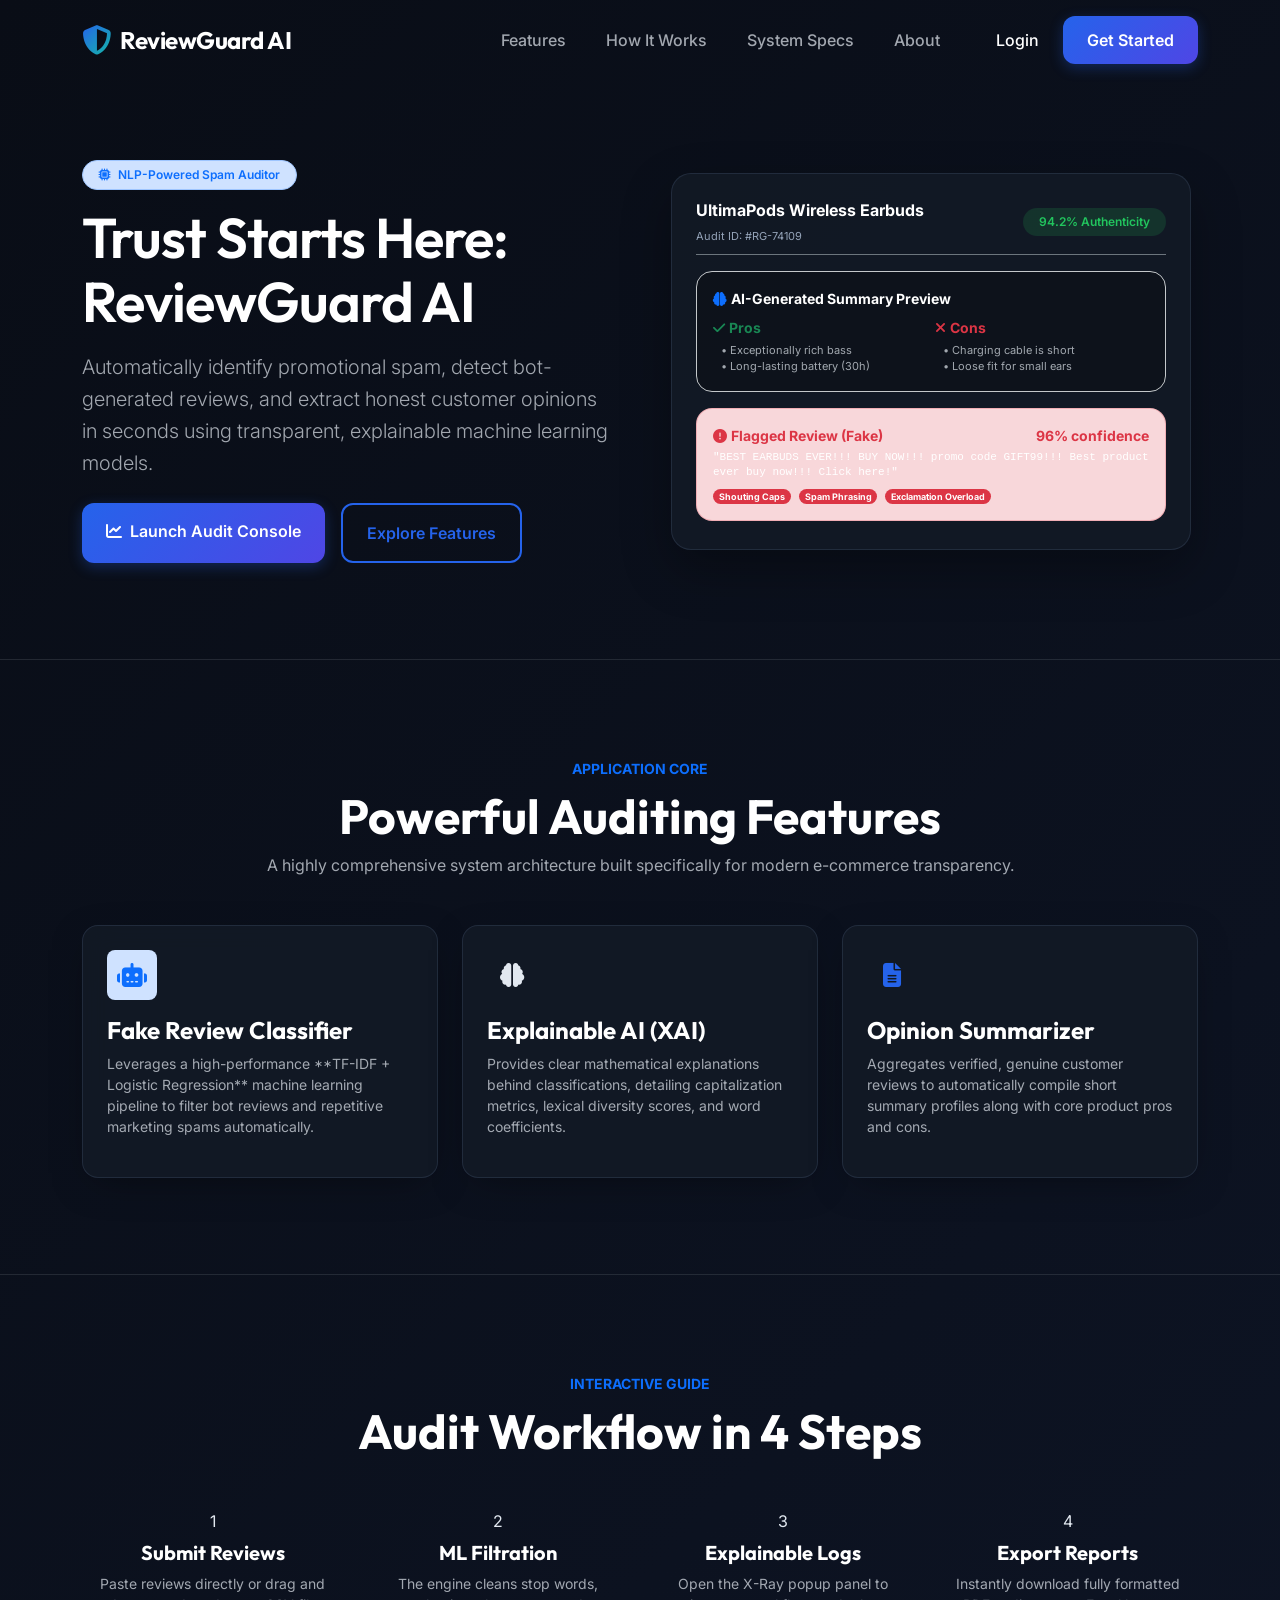
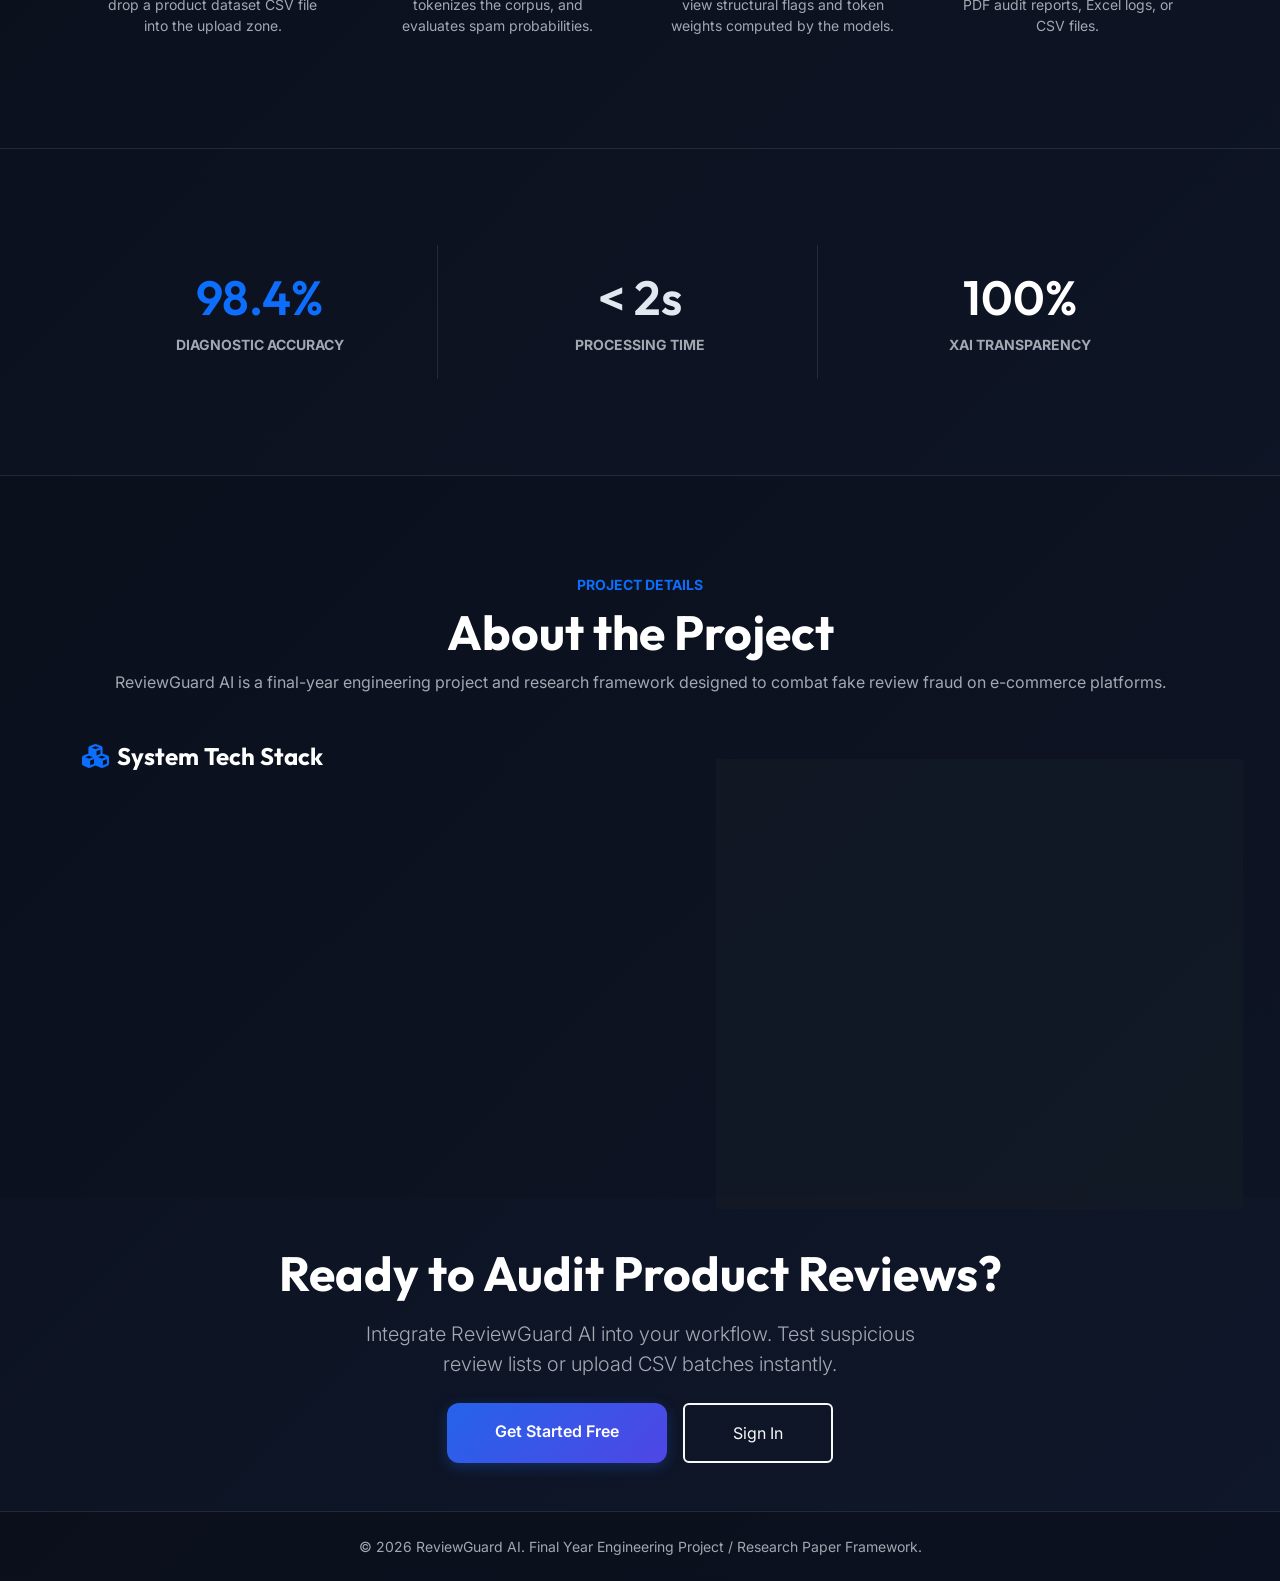
==== frontend/index.html @ a9673922 "Initial commit - ReviewGuard AI project files" ====
<!DOCTYPE html>
<html lang="en" data-theme="dark">
<head>
    <meta charset="UTF-8">
    <meta name="viewport" content="width=device-width, initial-scale=1.0">
    <title>ReviewGuard AI - Fake Review Detection & Summarization System</title>
    <!-- Bootstrap 5 CSS -->
    <link href="https://cdn.jsdelivr.net/npm/bootstrap@5.3.0/dist/css/bootstrap.min.css" rel="stylesheet">
    <!-- Font Awesome -->
    <link href="https://cdnjs.cloudflare.com/ajax/libs/font-awesome/6.4.0/css/all.min.css" rel="stylesheet">
    <!-- Custom Style -->
    <link rel="stylesheet" href="css/style.css">
    <style>
        body {
            background: linear-gradient(135deg, #090D16 0%, #0F172A 100%);
            color: #E2E8F0;
        }
        .text-light-50 {
            color: rgba(226, 232, 240, 0.7);
        }
    </style>
</head>
<body>

    <!-- Navigation Bar -->
    <nav class="navbar navbar-expand-lg navbar-custom fixed-top py-3">
        <div class="container">
            <a class="navbar-brand d-flex align-items-center" href="index.html">
                <i class="fas fa-shield-halved logo-icon"></i>
                <span class="fw-bold fs-4 display-font text-white" style="letter-spacing: -0.5px;">ReviewGuard AI</span>
            </a>
            <button class="navbar-toggler border-0 text-white" type="button" data-bs-toggle="collapse" data-bs-target="#navbarNav">
                <span class="navbar-toggler-icon" style="filter: invert(1);"></span>
            </button>
            <div class="collapse navbar-collapse justify-content-end" id="navbarNav">
                <ul class="navbar-nav align-items-center gap-2 mt-3 mt-lg-0">
                    <li class="nav-item"><a class="nav-link fw-medium text-light-50 px-3" href="#features">Features</a></li>
                    <li class="nav-item"><a class="nav-link fw-medium text-light-50 px-3" href="#how-it-works">How It Works</a></li>
                    <li class="nav-item"><a class="nav-link fw-medium text-light-50 px-3" href="#statistics">System Specs</a></li>
                    <li class="nav-item"><a class="nav-link fw-medium text-light-50 px-3" href="#about">About</a></li>
                    <li class="nav-item ms-lg-3"><a class="nav-link fw-medium text-white px-3" href="login.html">Login</a></li>
                    <li class="nav-item"><a class="btn btn-primary-custom px-4" href="register.html">Get Started</a></li>
                </ul>
            </div>
        </div>
    </nav>

    <!-- Hero Section -->
    <section class="position-relative overflow-hidden" style="padding: 10rem 0 6rem 0;">
        <!-- Glow Backdrops -->
        <div class="hero-glow hero-glow-1"></div>
        <div class="hero-glow hero-glow-2"></div>
        
        <div class="container">
            <div class="row align-items-center g-5">
                <!-- Hero Left: Text Content -->
                <div class="col-lg-6 mb-4 mb-lg-0 animate-fade-in">
                    <span class="badge bg-primary-subtle text-primary border border-primary-subtle rounded-pill px-3 py-2 fw-semibold mb-3 small">
                        <i class="fas fa-microchip me-1"></i> NLP-Powered Spam Auditor
                    </span>
                    <h1 class="display-4 fw-extrabold mb-3 display-font text-white" style="line-height: 1.15; letter-spacing: -1px;">
                        Trust Starts Here: <br><span class="text-gradient">ReviewGuard AI</span>
                    </h1>
                    <p class="lead text-light-50 mb-4 fs-5" style="line-height: 1.6;">
                        Automatically identify promotional spam, detect bot-generated reviews, and extract honest customer opinions in seconds using transparent, explainable machine learning models.
                    </p>
                    <div class="d-flex gap-3 flex-wrap">
                        <a href="dashboard.html" class="btn btn-primary-custom px-4 py-3 fs-6"><i class="fas fa-chart-line me-2"></i>Launch Audit Console</a>
                        <a href="#features" class="btn btn-outline-custom px-4 py-3 fs-6">Explore Features</a>
                    </div>
                </div>
                
                <!-- Hero Right: High-Fidelity UI Mockup -->
                <div class="col-lg-6 text-center animate-fade-in" style="animation-delay: 0.15s;">
                    <div class="glass-card p-4 text-start position-relative mx-auto" style="max-width: 520px; border-radius: 20px; box-shadow: 0 20px 50px rgba(0,0,0,0.3);">
                        <!-- Tab Header -->
                        <div class="d-flex justify-content-between align-items-center mb-3 border-bottom border-secondary pb-2">
                            <div>
                                <span class="fw-bold text-white d-block">UltimaPods Wireless Earbuds</span>
                                <span class="text-muted small" style="font-size: 11px;">Audit ID: #RG-74109</span>
                            </div>
                            <span class="badge badge-genuine rounded-pill px-3 py-2">94.2% Authenticity</span>
                        </div>
                        
                        <!-- Opinion Summarizer Mock -->
                        <div class="bg-black bg-opacity-25 p-3 rounded-4 mb-3 border border-secondary-subtle">
                            <span class="fw-bold text-white small d-block mb-2"><i class="fas fa-brain text-primary me-1"></i>AI-Generated Summary Preview</span>
                            <div class="row g-2">
                                <div class="col-6">
                                    <span class="text-success small fw-bold d-block mb-1"><i class="fas fa-check me-1"></i>Pros</span>
                                    <ul class="list-unstyled text-light-50 small ps-2 mb-0" style="font-size: 11px;">
                                        <li>• Exceptionally rich bass</li>
                                        <li>• Long-lasting battery (30h)</li>
                                    </ul>
                                </div>
                                <div class="col-6">
                                    <span class="text-danger small fw-bold d-block mb-1"><i class="fas fa-times me-1"></i>Cons</span>
                                    <ul class="list-unstyled text-light-50 small ps-2 mb-0" style="font-size: 11px;">
                                        <li>• Charging cable is short</li>
                                        <li>• Loose fit for small ears</li>
                                    </ul>
                                </div>
                            </div>
                        </div>

                        <!-- Suspicious Review Mock -->
                        <div class="p-3 rounded-4 bg-danger-subtle bg-opacity-10 border border-danger border-opacity-25 mb-1">
                            <div class="d-flex justify-content-between mb-1">
                                <span class="fw-bold text-danger small"><i class="fas fa-circle-exclamation me-1"></i>Flagged Review (Fake)</span>
                                <span class="text-danger fw-bold small">96% confidence</span>
                            </div>
                            <p class="text-white font-monospace mb-2" style="font-size: 11px; line-height: 1.4;">
                                "BEST EARBUDS EVER!!! BUY NOW!!! promo code GIFT99!!! Best product ever buy now!!! Click here!"
                            </p>
                            <div class="d-flex gap-2 flex-wrap">
                                <span class="badge bg-danger text-white rounded-pill" style="font-size: 9px;">Shouting Caps</span>
                                <span class="badge bg-danger text-white rounded-pill" style="font-size: 9px;">Spam Phrasing</span>
                                <span class="badge bg-danger text-white rounded-pill" style="font-size: 9px;">Exclamation Overload</span>
                            </div>
                        </div>
                    </div>
                </div>
            </div>
        </div>
    </section>

    <!-- Features Section -->
    <section id="features" class="py-5 border-top border-secondary border-opacity-25">
        <div class="container py-5">
            <div class="text-center mb-5 max-w-600 mx-auto">
                <span class="text-primary fw-bold text-uppercase small tracking-wide">Application Core</span>
                <h2 class="display-5 fw-bold display-font mt-2 text-white">Powerful Auditing Features</h2>
                <p class="text-light-50">A highly comprehensive system architecture built specifically for modern e-commerce transparency.</p>
            </div>
            
            <div class="row g-4">
                <!-- Feature 1 -->
                <div class="col-md-4">
                    <div class="glass-card feature-card-hover p-4 h-100">
                        <div class="bg-primary-subtle bg-opacity-10 text-primary rounded-3 d-inline-flex align-items-center justify-content-center mb-3" style="width: 50px; height: 50px;">
                            <i class="fas fa-robot fs-4"></i>
                        </div>
                        <h4 class="fw-bold text-white mb-2">Fake Review Classifier</h4>
                        <p class="text-light-50 small leading-relaxed">Leverages a high-performance **TF-IDF + Logistic Regression** machine learning pipeline to filter bot reviews and repetitive marketing spams automatically.</p>
                    </div>
                </div>
                <!-- Feature 2 -->
                <div class="col-md-4">
                    <div class="glass-card feature-card-hover p-4 h-100">
                        <div class="bg-teal-subtle bg-opacity-10 text-teal rounded-3 d-inline-flex align-items-center justify-content-center mb-3" style="width: 50px; height: 50px;">
                            <i class="fas fa-brain fs-4"></i>
                        </div>
                        <h4 class="fw-bold text-white mb-2">Explainable AI (XAI)</h4>
                        <p class="text-light-50 small leading-relaxed">Provides clear mathematical explanations behind classifications, detailing capitalization metrics, lexical diversity scores, and word coefficients.</p>
                    </div>
                </div>
                <!-- Feature 3 -->
                <div class="col-md-4">
                    <div class="glass-card feature-card-hover p-4 h-100">
                        <div class="bg-indigo-subtle bg-opacity-10 text-primary rounded-3 d-inline-flex align-items-center justify-content-center mb-3" style="width: 50px; height: 50px;">
                            <i class="fas fa-file-lines fs-4" style="color: #2563EB;"></i>
                        </div>
                        <h4 class="fw-bold text-white mb-2">Opinion Summarizer</h4>
                        <p class="text-light-50 small leading-relaxed">Aggregates verified, genuine customer reviews to automatically compile short summary profiles along with core product pros and cons.</p>
                    </div>
                </div>
            </div>
        </div>
    </section>

    <!-- How It Works Section -->
    <section id="how-it-works" class="py-5 border-top border-bottom border-secondary border-opacity-25">
        <div class="container py-5">
            <div class="text-center mb-5">
                <span class="text-primary fw-bold text-uppercase small">Interactive Guide</span>
                <h2 class="display-5 fw-bold display-font mt-2 text-white">Audit Workflow in 4 Steps</h2>
            </div>
            <div class="row g-4 justify-content-center">
                <div class="col-md-3 timeline-step text-center">
                    <div class="timeline-number">1</div>
                    <h5 class="fw-bold text-white mt-2">Submit Reviews</h5>
                    <p class="text-light-50 small px-3">Paste reviews directly or drag and drop a product dataset CSV file into the upload zone.</p>
                </div>
                <div class="col-md-3 timeline-step text-center">
                    <div class="timeline-number">2</div>
                    <h5 class="fw-bold text-white mt-2">ML Filtration</h5>
                    <p class="text-light-50 small px-3">The engine cleans stop words, tokenizes the corpus, and evaluates spam probabilities.</p>
                </div>
                <div class="col-md-3 timeline-step text-center">
                    <div class="timeline-number">3</div>
                    <h5 class="fw-bold text-white mt-2">Explainable Logs</h5>
                    <p class="text-light-50 small px-3">Open the X-Ray popup panel to view structural flags and token weights computed by the models.</p>
                </div>
                <div class="col-md-3 timeline-step text-center">
                    <div class="timeline-number">4</div>
                    <h5 class="fw-bold text-white mt-2">Export Reports</h5>
                    <p class="text-light-50 small px-3">Instantly download fully formatted PDF audit reports, Excel logs, or CSV files.</p>
                </div>
            </div>
        </div>
    </section>

    <!-- Statistics Section -->
    <section id="statistics" class="py-5">
        <div class="container py-5">
            <div class="row g-4 text-center">
                <div class="col-md-4">
                    <div class="p-4 border-end border-secondary border-opacity-25">
                        <div class="display-5 fw-extrabold text-primary display-font mb-2">98.4%</div>
                        <div class="text-uppercase small fw-bold text-light-50">Diagnostic Accuracy</div>
                    </div>
                </div>
                <div class="col-md-4">
                    <div class="p-4 border-end border-secondary border-opacity-25">
                        <div class="display-5 fw-extrabold text-teal display-font mb-2">&lt; 2s</div>
                        <div class="text-uppercase small fw-bold text-light-50">Processing Time</div>
                    </div>
                </div>
                <div class="col-md-4">
                    <div class="p-4">
                        <div class="display-5 fw-extrabold text-white display-font mb-2">100%</div>
                        <div class="text-uppercase small fw-bold text-light-50">XAI Transparency</div>
                    </div>
                </div>
            </div>
        </div>
    </section>

    <!-- About Section -->
    <section id="about" class="py-5 border-top border-secondary border-opacity-25 bg-black bg-opacity-10">
        <div class="container py-5">
            <div class="text-center mb-5 max-w-600 mx-auto">
                <span class="text-primary fw-bold text-uppercase small tracking-wide">Project Details</span>
                <h2 class="display-5 fw-bold display-font mt-2 text-white">About the Project</h2>
                <p class="text-light-50 mt-2">ReviewGuard AI is a final-year engineering project and research framework designed to combat fake review fraud on e-commerce platforms.</p>
            </div>
            
            <div class="row g-5">
                <!-- Tech Stack Column -->
                <div class="col-lg-7 animate-fade-in">
                    <h4 class="fw-bold text-white mb-4"><i class="fas fa-cubes text-primary me-2"></i>System Tech Stack</h4>
                    <div class="row g-3">
                        <div class="col-sm-6">
                            <div class="glass-card p-3 h-100">
                                <h6 class="fw-bold text-white mb-2"><i class="fab fa-html5 text-danger me-2"></i>Frontend UI</h6>
                                <p class="text-light-50 small mb-0">Responsive HTML5, Vanilla JavaScript, Bootstrap 5 Framework, Custom Glassmorphic styling, and Chart.js analytics.</p>
                            </div>
                        </div>
                        <div class="col-sm-6">
                            <div class="glass-card p-3 h-100">
                                <h6 class="fw-bold text-teal mb-2"><i class="fas fa-server me-2"></i>Backend API</h6>
                                <p class="text-light-50 small mb-0">Python, FastAPI web framework, Uvicorn ASGI server, and NLTK VADER sentiment analyzer engine.</p>
                            </div>
                        </div>
                        <div class="col-sm-6">
                            <div class="glass-card p-3 h-100">
                                <h6 class="fw-bold text-warning mb-2"><i class="fas fa-database me-2"></i>Database Layer</h6>
                                <p class="text-light-50 small mb-0">SQLAlchemy ORM with multi-system adaptability: SQLite for sandbox dev, and MySQL/PyMySQL driver for production storage.</p>
                            </div>
                        </div>
                        <div class="col-sm-6">
                            <div class="glass-card p-3 h-100">
                                <h6 class="fw-bold text-primary mb-2"><i class="fas fa-brain me-2"></i>ML Classifier</h6>
                                <p class="text-light-50 small mb-0">TF-IDF Vectorizer + Scikit-Learn Logistic Regression, blended with custom Explainable AI (XAI) feature weight logs.</p>
                            </div>
                        </div>
                    </div>
                </div>
                
                <!-- Project Owners Column -->
                <div class="col-lg-5 animate-fade-in" style="animation-delay: 0.1s;">
                    <h4 class="fw-bold text-white mb-4"><i class="fas fa-user-group text-teal me-2"></i>Project Developers</h4>
                    <div class="glass-card p-4 h-100">
                        <p class="text-light-50 small mb-4">Developed under final-year engineering specifications, this system was researched and built by:</p>
                        
                        <div class="d-flex align-items-center mb-3">
                            <div class="bg-primary bg-opacity-10 text-primary rounded-circle d-flex align-items-center justify-content-center me-3" style="width: 40px; height: 40px;">
                                <i class="fas fa-user-tie"></i>
                            </div>
                            <div>
                                <span class="d-block fw-bold text-white">Aishwarya R Jadhav</span>
                                <span class="text-muted small" style="font-size: 11px;">Lead Developer & ML Researcher</span>
                            </div>
                        </div>
                        
                        <div class="d-flex align-items-center mb-3">
                            <div class="bg-teal bg-opacity-10 text-teal rounded-circle d-flex align-items-center justify-content-center me-3" style="width: 40px; height: 40px;">
                                <i class="fas fa-user-tie"></i>
                            </div>
                            <div>
                                <span class="d-block fw-bold text-white">Akshay Amar Jadhav</span>
                                <span class="text-muted small" style="font-size: 11px;">Backend Architect & Database Engineer</span>
                            </div>
                        </div>
                        
                        <div class="d-flex align-items-center">
                            <div class="bg-info bg-opacity-10 text-info rounded-circle d-flex align-items-center justify-content-center me-3" style="width: 40px; height: 40px;">
                                <i class="fas fa-user-tie"></i>
                            </div>
                            <div>
                                <span class="d-block fw-bold text-white">Shreyas S Kamble</span>
                                <span class="text-muted small" style="font-size: 11px;">UI Designer & Frontend Specialist</span>
                            </div>
                        </div>
                    </div>
                </div>
            </div>
        </div>
    </section>

    <!-- Bottom CTA Banner -->
    <section class="py-5">
        <div class="container">
            <div class="cta-banner text-center text-white">
                <h2 class="display-5 fw-bold mb-3 display-font">Ready to Audit Product Reviews?</h2>
                <p class="lead text-light-50 mb-4 mx-auto" style="max-width: 600px;">
                    Integrate ReviewGuard AI into your workflow. Test suspicious review lists or upload CSV batches instantly.
                </p>
                <div class="d-flex gap-3 justify-content-center flex-wrap">
                    <a href="register.html" class="btn btn-primary-custom px-5 py-3 fs-6">Get Started Free</a>
                    <a href="login.html" class="btn btn-outline-light px-5 py-3 fs-6 border-2">Sign In</a>
                </div>
            </div>
        </div>
    </section>

    <!-- Footer -->
    <footer class="py-4 border-top border-secondary border-opacity-25 bg-black bg-opacity-25">
        <div class="container text-center">
            <p class="text-light-50 small mb-0">&copy; 2026 ReviewGuard AI. Final Year Engineering Project / Research Paper Framework.</p>
        </div>
    </footer>

    <!-- Bootstrap 5 Bundle JS -->
    <script src="https://cdn.jsdelivr.net/npm/bootstrap@5.3.0/dist/js/bootstrap.bundle.min.js"></script>
    <script src="js/app.js?v=1.0.1"></script>
</body>
</html>
---- frontend/css/style.css ----
/* ReviewGuard AI - Global CSS Stylesheet */

/* Google Font: Outfit & Inter */
@import url('https://fonts.googleapis.com/css2?family=Outfit:wght@300;400;500;600;700;800&family=Inter:wght@300;400;500;600;700&display=swap');

:root {
    /* Color Palette */
    --primary-blue: #2563EB;
    --primary-hover: #1D4ED8;
    --dark-navy: #0F172A;
    --dark-navy-rgb: 15, 23, 42;
    --teal: #14B8A6;
    --light-bg: #F8FAFC;
    --white: #FFFFFF;
    --slate-gray: #64748B;
    --border-color: #E2E8F0;
    
    /* Semantic Colors */
    --success: #22C55E;
    --danger: #EF4444;
    --warning: #F59E0B;
    
    /* Layout & Glassmorphism */
    --card-bg: rgba(255, 255, 255, 0.85);
    --card-border: rgba(226, 232, 240, 0.8);
    --card-shadow: 0 10px 30px -10px rgba(0, 0, 0, 0.05);
    --glass-blur: 12px;
    --border-radius: 16px;
    --transition: all 0.3s cubic-bezier(0.4, 0, 0.2, 1);
}

/* Dark Mode Variables */
[data-theme="dark"] {
    --light-bg: #090D16;
    --white: #131A26;
    --dark-navy: #F8FAFC;
    --slate-gray: #94A3B8;
    --border-color: #2E3A4E;
    
    /* Glassmorphism Dark */
    --card-bg: rgba(19, 26, 38, 0.85);
    --card-border: rgba(46, 58, 78, 0.6);
    --card-shadow: 0 10px 40px -15px rgba(0, 0, 0, 0.5);
}

/* Dark theme Bootstrap overrides for high visibility text and elements */
[data-theme="dark"] .text-dark {
    color: var(--dark-navy) !important;
}

[data-theme="dark"] .text-muted {
    color: var(--slate-gray) !important;
}

[data-theme="dark"] .text-secondary {
    color: var(--slate-gray) !important;
}

[data-theme="dark"] .bg-light {
    background-color: rgba(255, 255, 255, 0.04) !important;
}

[data-theme="dark"] .form-control {
    background-color: rgba(255, 255, 255, 0.03) !important;
    color: var(--dark-navy) !important;
    border-color: var(--border-color) !important;
}

[data-theme="dark"] .form-control::placeholder {
    color: rgba(148, 163, 184, 0.5) !important;
}

[data-theme="dark"] .input-group-text {
    background-color: rgba(255, 255, 255, 0.05) !important;
    color: var(--dark-navy) !important;
    border-color: var(--border-color) !important;
}

[data-theme="dark"] .table {
    color: var(--dark-navy) !important;
    border-color: var(--border-color) !important;
}

[data-theme="dark"] .table-custom th {
    color: var(--slate-gray) !important;
    border-color: var(--border-color) !important;
}

[data-theme="dark"] .table-hover tbody tr:hover {
    background-color: rgba(255, 255, 255, 0.01) !important;
}

[data-theme="dark"] .modal-content {
    background-color: var(--white) !important;
    color: var(--dark-navy) !important;
    border: 1px solid var(--border-color) !important;
}

[data-theme="dark"] blockquote {
    background-color: rgba(255, 255, 255, 0.03) !important;
    color: var(--dark-navy) !important;
}

[data-theme="dark"] .list-group-item {
    color: var(--dark-navy) !important;
}

[data-theme="dark"] .btn-outline-secondary {
    color: var(--slate-gray) !important;
    border-color: var(--border-color) !important;
}

[data-theme="dark"] .btn-outline-secondary:hover {
    background-color: rgba(255, 255, 255, 0.05) !important;
    color: var(--dark-navy) !important;
}

* {
    box-sizing: border-box;
    margin: 0;
    padding: 0;
}

body {
    font-family: 'Inter', sans-serif;
    background-color: var(--light-bg);
    color: var(--dark-navy);
    min-height: 100vh;
    overflow-x: hidden;
    transition: background-color 0.3s ease, color 0.3s ease;
}

h1, h2, h3, h4, h5, h6, .display-font {
    font-family: 'Outfit', sans-serif;
    font-weight: 600;
}

/* Glassmorphism Utility class */
.glass-card {
    background: var(--card-bg);
    backdrop-filter: blur(var(--glass-blur));
    -webkit-backdrop-filter: blur(var(--glass-blur));
    border: 1px solid var(--card-border);
    border-radius: var(--border-radius);
    box-shadow: var(--card-shadow);
    transition: var(--transition);
}

.glass-card:hover {
    box-shadow: 0 15px 35px -5px rgba(0, 0, 0, 0.08);
}

[data-theme="dark"] .glass-card:hover {
    box-shadow: 0 15px 35px -5px rgba(0, 0, 0, 0.6);
}

/* Interactive Elements */
.btn-primary-custom {
    background: linear-gradient(135deg, var(--primary-blue), #4F46E5);
    color: #FFFFFF !important;
    border: none;
    font-weight: 600;
    padding: 0.75rem 1.75rem;
    border-radius: 12px;
    box-shadow: 0 4px 14px rgba(37, 99, 235, 0.3);
    transition: var(--transition);
}

.btn-primary-custom:hover {
    transform: translateY(-2px);
    box-shadow: 0 6px 20px rgba(37, 99, 235, 0.5);
}

.btn-primary-custom:active {
    transform: translateY(0);
}

.btn-outline-custom {
    background: transparent;
    color: var(--primary-blue) !important;
    border: 2px solid var(--primary-blue);
    font-weight: 600;
    padding: 0.7rem 1.7rem;
    border-radius: 12px;
    transition: var(--transition);
}

.btn-outline-custom:hover {
    background: var(--primary-blue);
    color: #FFFFFF !important;
    transform: translateY(-2px);
}

/* Sidebar Styling (Clean Glassmorphic Theme) */
.sidebar {
    width: 260px;
    position: fixed;
    top: 0;
    left: 0;
    bottom: 0;
    z-index: 100;
    padding: 1.5rem 1.25rem;
    border-right: 1px solid var(--border-color);
    background: rgba(255, 255, 255, 0.85);
    backdrop-filter: blur(20px);
    -webkit-backdrop-filter: blur(20px);
    transition: all 0.3s cubic-bezier(0.4, 0, 0.2, 1);
}

[data-theme="dark"] .sidebar {
    background: rgba(19, 26, 38, 0.85);
    border-right: 1px solid rgba(46, 58, 78, 0.4);
}

.sidebar.collapsed {
    left: -260px;
}

.main-content {
    margin-left: 260px;
    padding: 2rem;
    min-height: 100vh;
    transition: all 0.3s cubic-bezier(0.4, 0, 0.2, 1);
}

.main-content.expanded {
    margin-left: 0;
}

/* Sidebar Toggle Buttons (Desktop & Mobile) */
.navbar-toggle-btn {
    background: var(--white);
    border: 1px solid var(--border-color);
    color: var(--slate-gray);
    width: 40px;
    height: 40px;
    border-radius: 12px;
    display: inline-flex; /* Always visible */
    align-items: center;
    justify-content: center;
    cursor: pointer;
    transition: var(--transition);
    font-size: 1.05rem;
    margin-right: 1rem;
    box-shadow: 0 2px 8px rgba(0, 0, 0, 0.04);
}

.navbar-toggle-btn:hover {
    background: var(--primary-blue);
    color: #FFFFFF !important;
    border-color: var(--primary-blue);
    transform: translateY(-1px);
    box-shadow: 0 4px 12px rgba(37, 99, 235, 0.25);
}

[data-theme="dark"] .navbar-toggle-btn {
    background: #131A26;
    border-color: #2E3A4E;
}

[data-theme="dark"] .navbar-toggle-btn:hover {
    background: var(--primary-blue);
    border-color: var(--primary-blue);
    color: #FFFFFF !important;
}

/* Icon toggles inside navbar-toggle-btn */
.navbar-toggle-btn .icon-open {
    display: none;
}
.navbar-toggle-btn .icon-close {
    display: inline-block;
}

.sidebar.collapsed ~ .main-content .navbar-toggle-btn .icon-open {
    display: inline-block;
}
.sidebar.collapsed ~ .main-content .navbar-toggle-btn .icon-close {
    display: none;
}

/* Brand logo inside top navbar */
.navbar-brand-logo {
    display: none; /* hidden by default on desktop when sidebar is open */
    align-items: center;
    transition: var(--transition);
}

.sidebar.collapsed ~ .main-content .navbar-brand-logo {
    display: inline-flex;
}

.logo-text {
    color: var(--dark-navy);
    transition: var(--transition);
}

@media (max-width: 991.98px) {
    .sidebar {
        left: -260px;
        background: var(--white) !important; /* solid on mobile overlay */
        box-shadow: 0 0 20px rgba(0, 0, 0, 0.15);
    }
    .sidebar.active {
        left: 0;
    }
    .main-content {
        margin-left: 0;
    }
    .main-content.expanded {
        margin-left: 0;
    }
    .navbar-toggle-btn {
        display: inline-flex !important; /* always visible on mobile */
    }
    .navbar-brand-logo {
        display: inline-flex !important; /* always show logo in nav on mobile */
    }
    .navbar-toggle-btn .icon-open {
        display: inline-block;
    }
    .navbar-toggle-btn .icon-close {
        display: none;
    }
    .sidebar.active ~ .main-content .navbar-toggle-btn .icon-open {
        display: none;
    }
    .sidebar.active ~ .main-content .navbar-toggle-btn .icon-close {
        display: inline-block;
    }
}

.nav-link-custom {
    display: flex;
    align-items: center;
    padding: 0.75rem 1rem;
    color: var(--slate-gray);
    font-weight: 500;
    border-radius: 12px;
    text-decoration: none;
    margin-bottom: 0.35rem;
    transition: var(--transition);
    font-size: 0.95rem;
}

.nav-link-custom i {
    margin-right: 0.75rem;
    font-size: 1.1rem;
    width: 20px;
    text-align: center;
    transition: var(--transition);
}

.nav-link-custom:hover {
    color: var(--primary-blue) !important;
    background: rgba(37, 99, 235, 0.04);
}

[data-theme="dark"] .nav-link-custom:hover {
    background: rgba(255, 255, 255, 0.02);
}

.nav-link-custom.active {
    color: var(--primary-blue) !important;
    background: rgba(37, 99, 235, 0.08) !important;
    font-weight: 600;
}

[data-theme="dark"] .nav-link-custom.active {
    background: rgba(37, 99, 235, 0.15) !important;
    color: #60A5FA !important;
}

/* Navbar Top styling */
.navbar-top {
    height: 70px;
    display: flex;
    align-items: center;
    justify-content: space-between;
    padding: 0 1.5rem;
    margin-bottom: 2rem;
}

/* Dashboard Stat Cards */
.stat-card {
    padding: 1.5rem;
    position: relative;
    overflow: hidden;
}

.stat-icon {
    position: absolute;
    right: 1.5rem;
    top: 50%;
    transform: translateY(-50%);
    font-size: 2.5rem;
    opacity: 0.15;
    color: var(--primary-blue);
}

.count-number {
    font-size: 2.25rem;
    font-weight: 700;
    color: var(--dark-navy);
}

/* Drag & Drop Upload Zone */
.upload-zone {
    border: 2px dashed var(--border-color);
    border-radius: var(--border-radius);
    padding: 3rem 1.5rem;
    text-align: center;
    cursor: pointer;
    background: rgba(248, 250, 252, 0.5);
    transition: var(--transition);
}

.upload-zone:hover, .upload-zone.dragover {
    border-color: var(--primary-blue);
    background: rgba(37, 99, 235, 0.05);
}

/* Review Result Table Styling */
.table-custom {
    vertical-align: middle;
}

.table-custom th {
    background: rgba(15, 23, 42, 0.03);
    color: var(--slate-gray);
    font-weight: 600;
    border-bottom: 2px solid var(--border-color);
}

[data-theme="dark"] .table-custom th {
    background: rgba(255, 255, 255, 0.03);
}

.badge-genuine {
    background-color: rgba(34, 197, 94, 0.15);
    color: var(--success);
    font-weight: 600;
}

.badge-fake {
    background-color: rgba(239, 68, 68, 0.15);
    color: var(--danger);
    font-weight: 600;
}

/* Sentiment badges */
.badge-pos {
    background-color: rgba(20, 184, 166, 0.15);
    color: var(--teal);
    font-weight: 600;
}

.badge-neg {
    background-color: rgba(239, 68, 68, 0.15);
    color: var(--danger);
    font-weight: 600;
}

.badge-neu {
    background-color: rgba(100, 116, 139, 0.15);
    color: var(--slate-gray);
    font-weight: 600;
}

/* Hero Section Landing Page */
.hero-section {
    padding: 7rem 0 5rem 0;
    background: radial-gradient(circle at 80% 20%, rgba(37, 99, 235, 0.08) 0%, transparent 50%),
                radial-gradient(circle at 10% 80%, rgba(20, 184, 166, 0.08) 0%, transparent 50%);
}

.logo-icon {
    font-size: 1.85rem;
    background: linear-gradient(135deg, var(--primary-blue), var(--teal));
    -webkit-background-clip: text;
    -webkit-text-fill-color: transparent;
    margin-right: 0.5rem;
}

/* Custom Alert Banner */
.custom-alert {
    padding: 1.25rem;
    border-radius: 12px;
    margin-bottom: 1.5rem;
    display: flex;
    align-items: flex-start;
}

.custom-alert-info {
    background: rgba(37, 99, 235, 0.08);
    border: 1px solid rgba(37, 99, 235, 0.2);
    color: var(--primary-blue);
}

.custom-alert-icon {
    font-size: 1.25rem;
    margin-right: 0.75rem;
    margin-top: 0.15rem;
}

/* Dark Mode Switcher button */
.theme-toggle-btn {
    border: none;
    background: rgba(100, 116, 139, 0.1);
    color: var(--dark-navy);
    width: 40px;
    height: 40px;
    border-radius: 50%;
    display: flex;
    align-items: center;
    justify-content: center;
    cursor: pointer;
    transition: var(--transition);
}

.theme-toggle-btn:hover {
    background: rgba(100, 116, 139, 0.2);
}

/* Custom Scrollbar */
::-webkit-scrollbar {
    width: 8px;
    height: 8px;
}
::-webkit-scrollbar-track {
    background: var(--light-bg);
}
::-webkit-scrollbar-thumb {
    background: var(--slate-gray);
    border-radius: 4px;
}
::-webkit-scrollbar-thumb:hover {
    background: var(--primary-blue);
}

/* Keyframe animations */
@keyframes fadeInUp {
    from {
        opacity: 0;
        transform: translateY(20px);
    }
    to {
        opacity: 1;
        transform: translateY(0);
    }
}

.animate-fade-in {
    animation: fadeInUp 0.6s ease forwards;
}
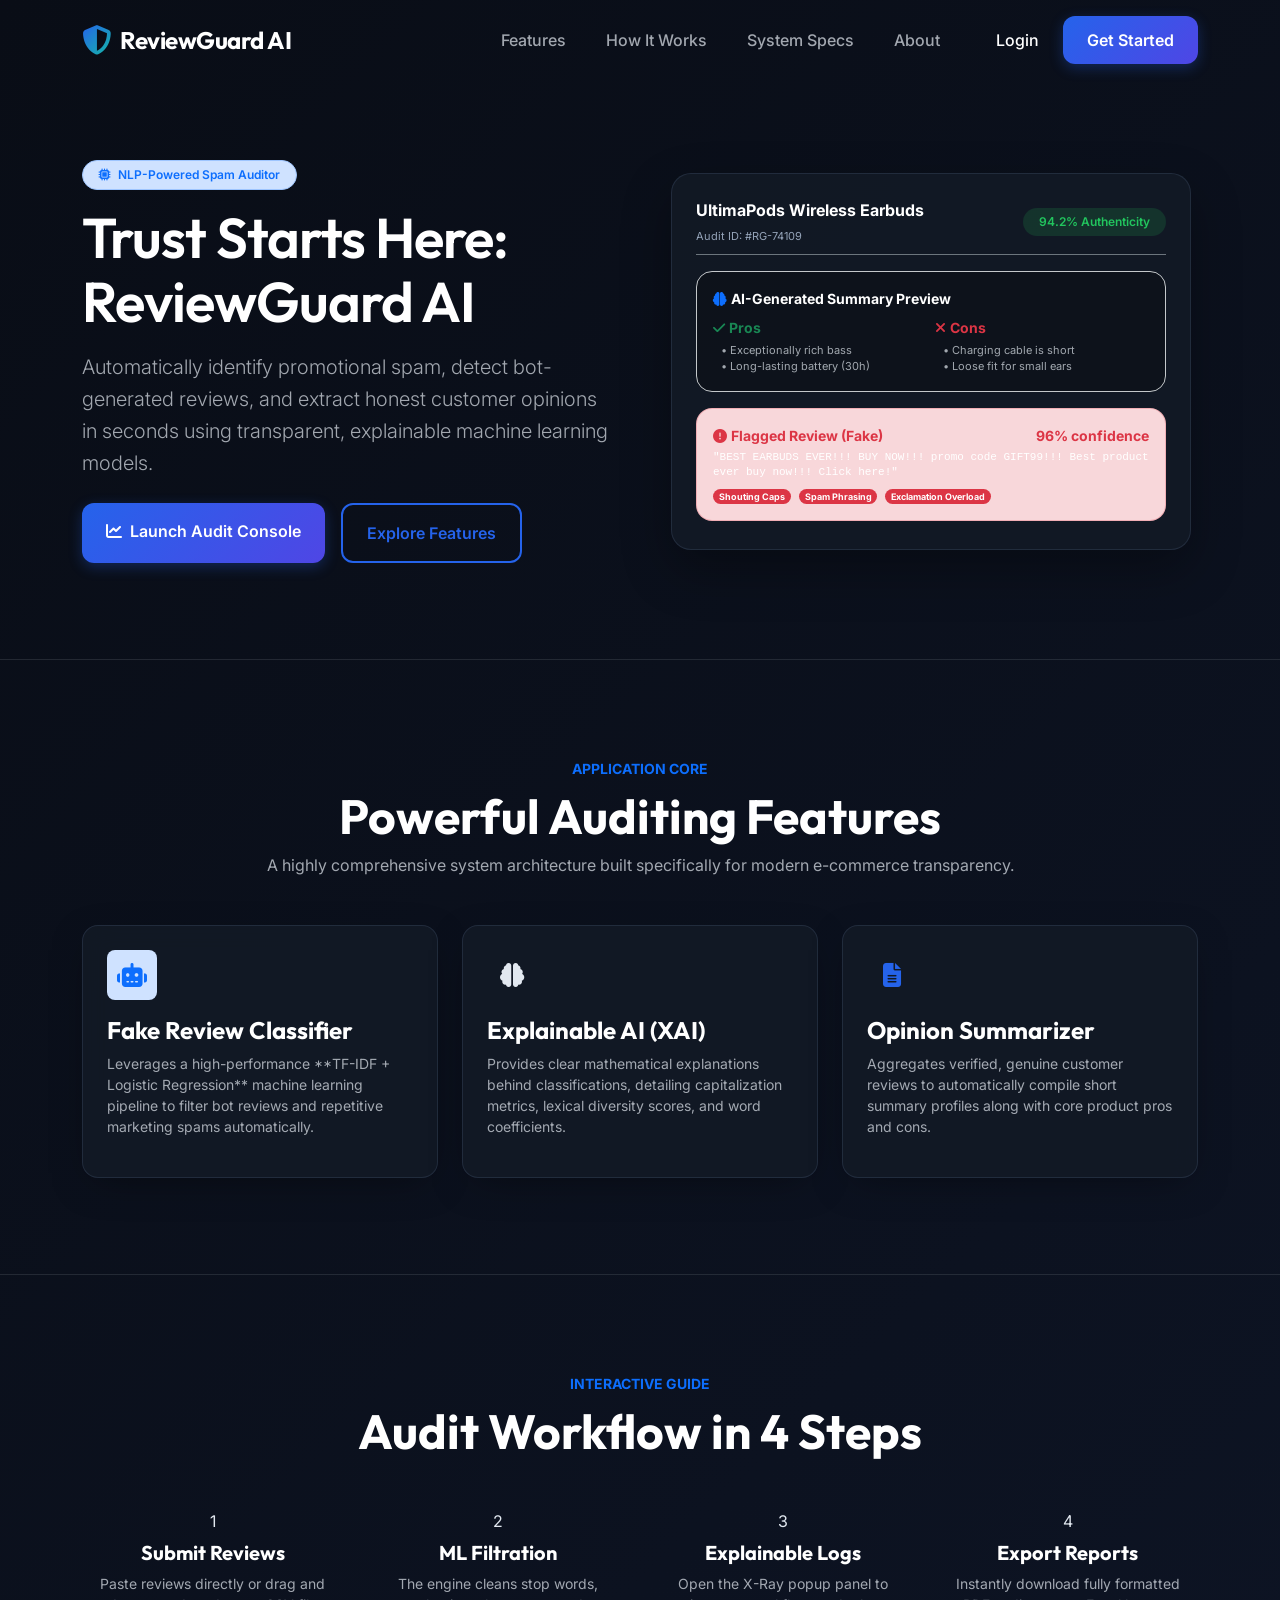
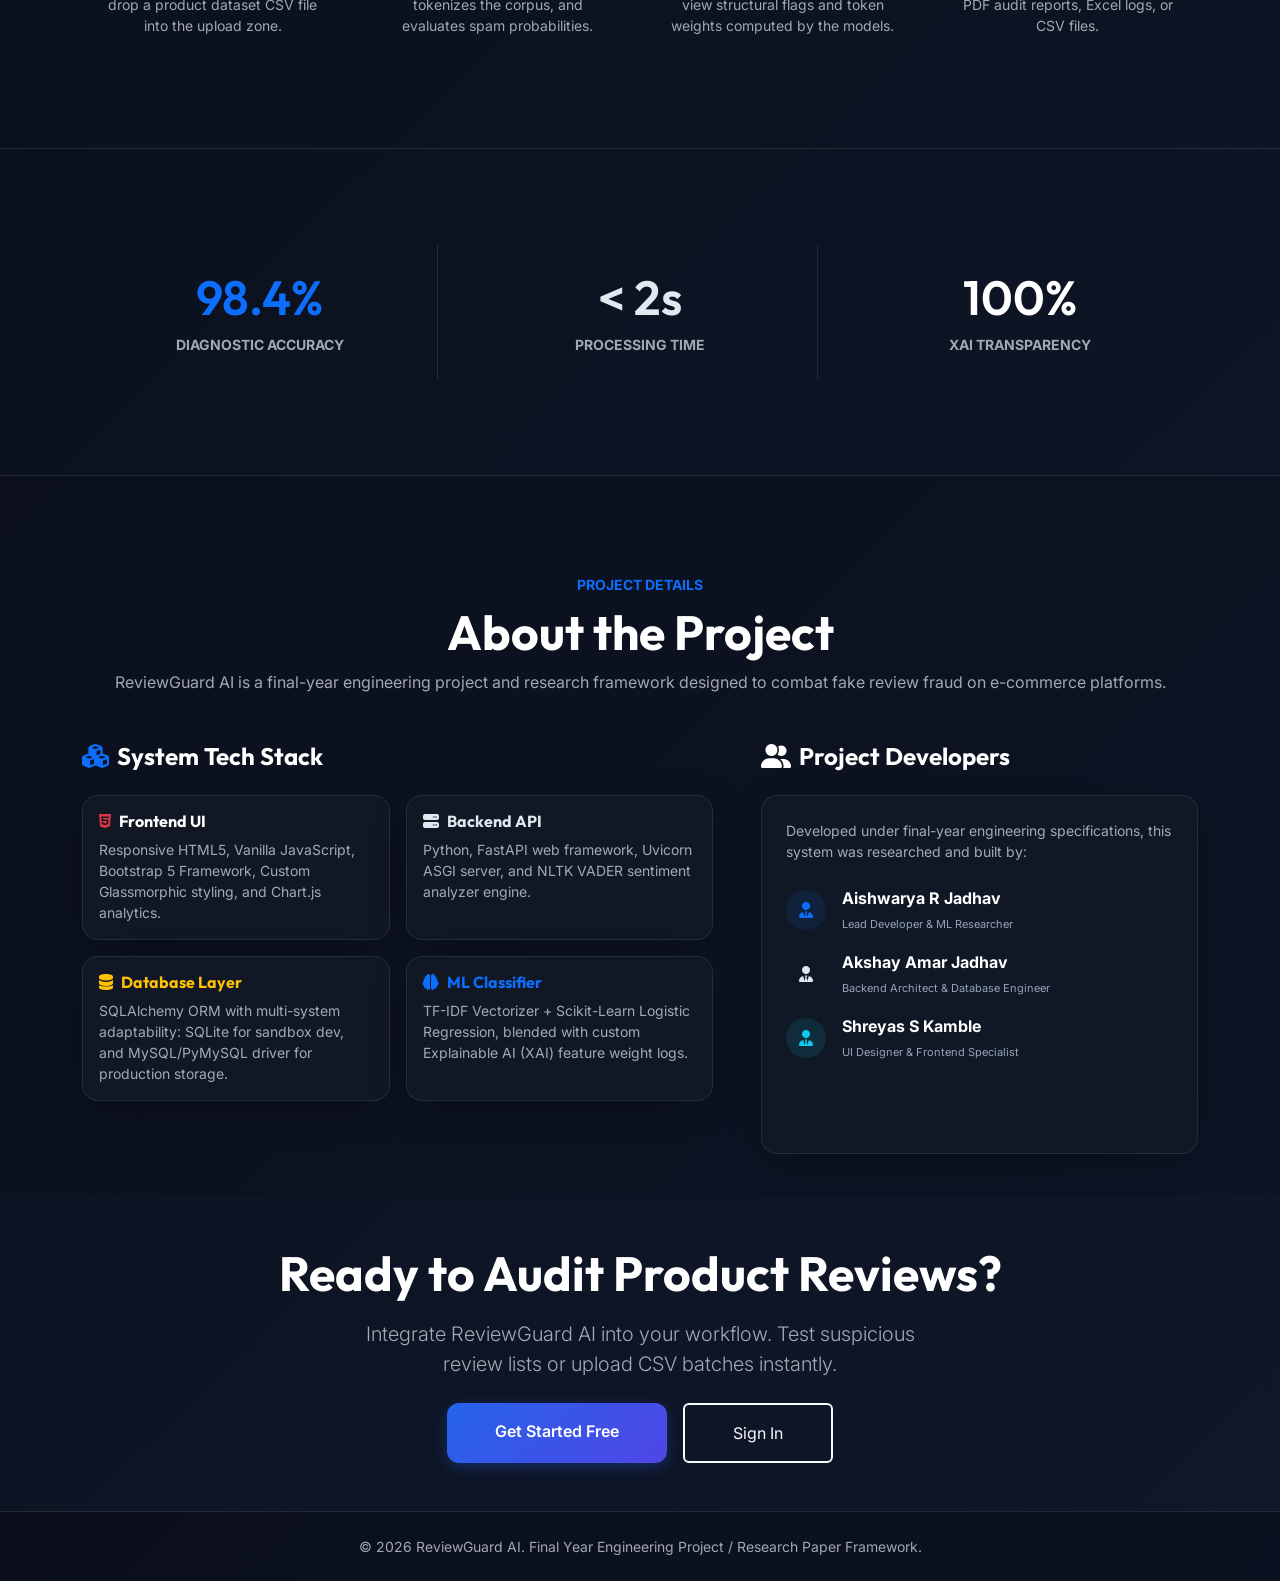
==== commit b792d212: "Update cache busters to v1.0.2 to clear browser cache" ====
--- a/frontend/index.html
+++ b/frontend/index.html
@@ -333,6 +333,6 @@
 
     <!-- Bootstrap 5 Bundle JS -->
     <script src="https://cdn.jsdelivr.net/npm/bootstrap@5.3.0/dist/js/bootstrap.bundle.min.js"></script>
-    <script src="js/app.js?v=1.0.1"></script>
+    <script src="js/app.js?v=1.0.2"></script>
 </body>
 </html>
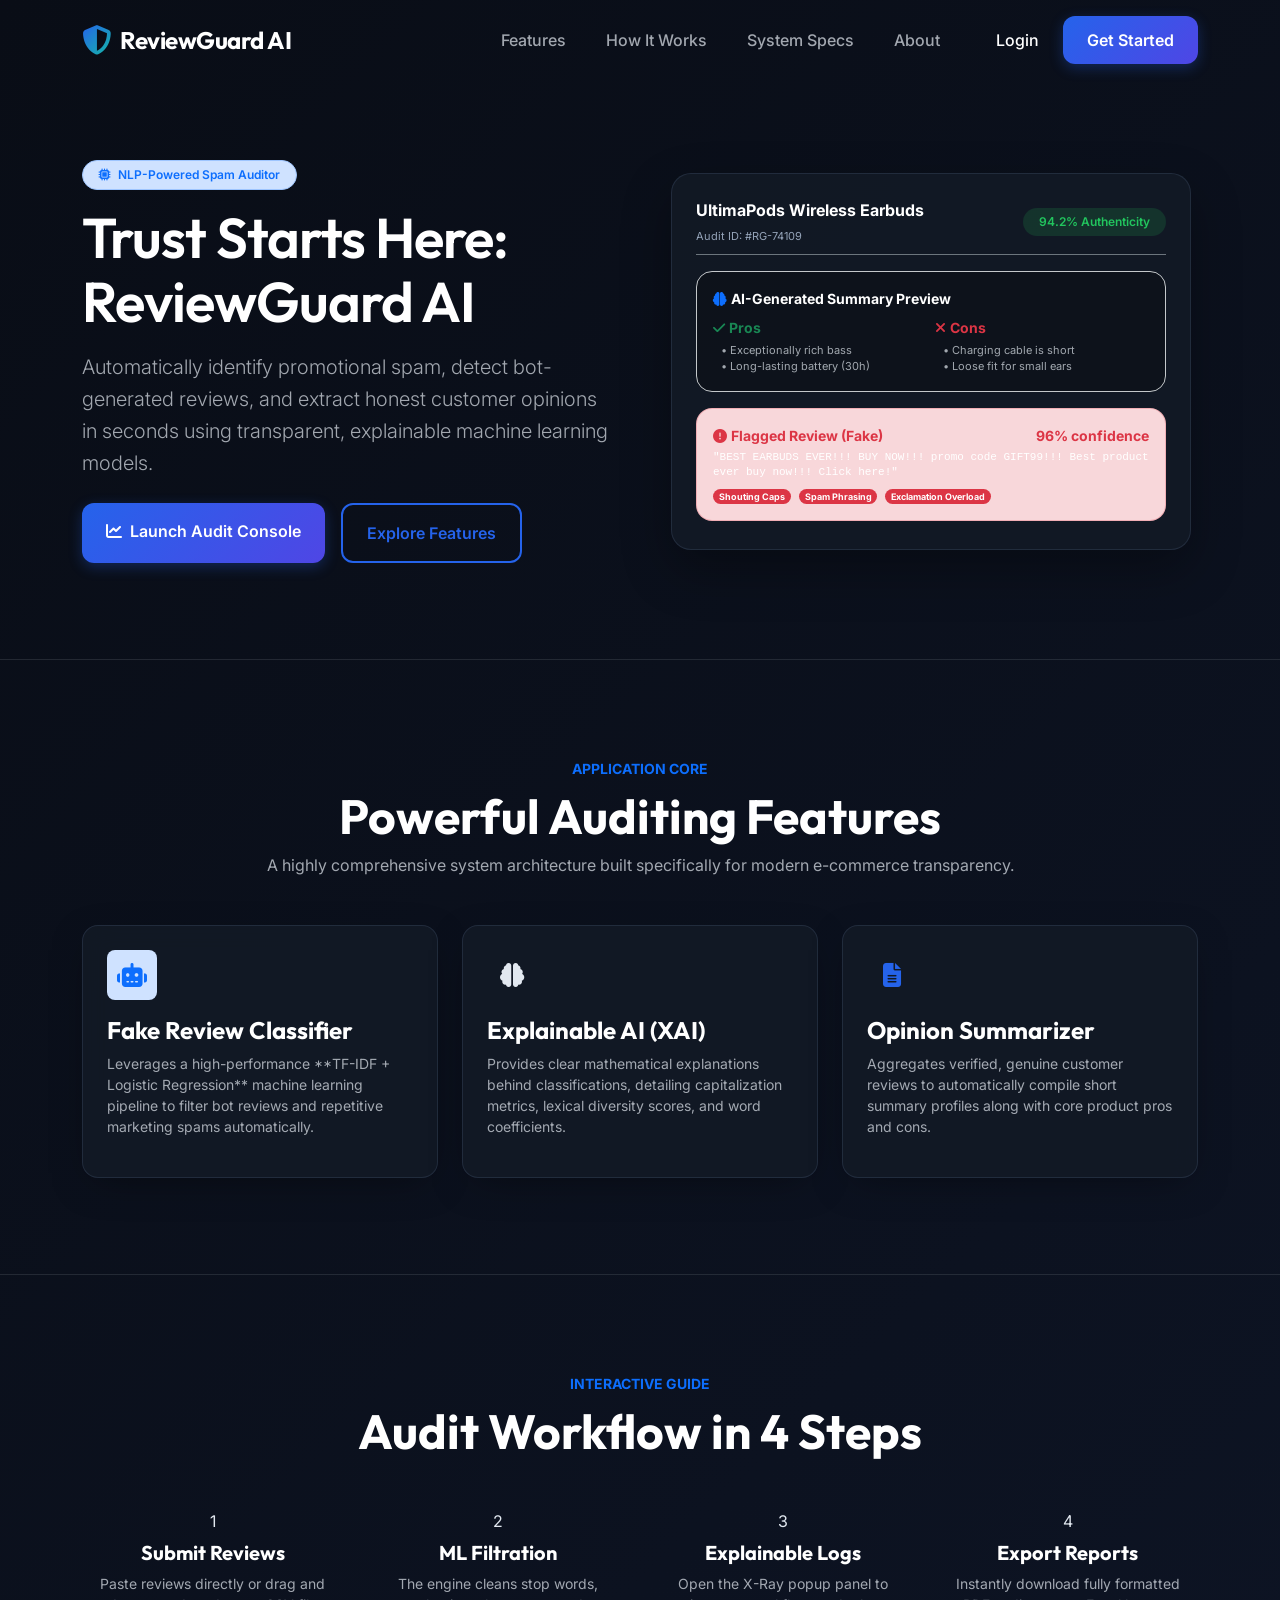
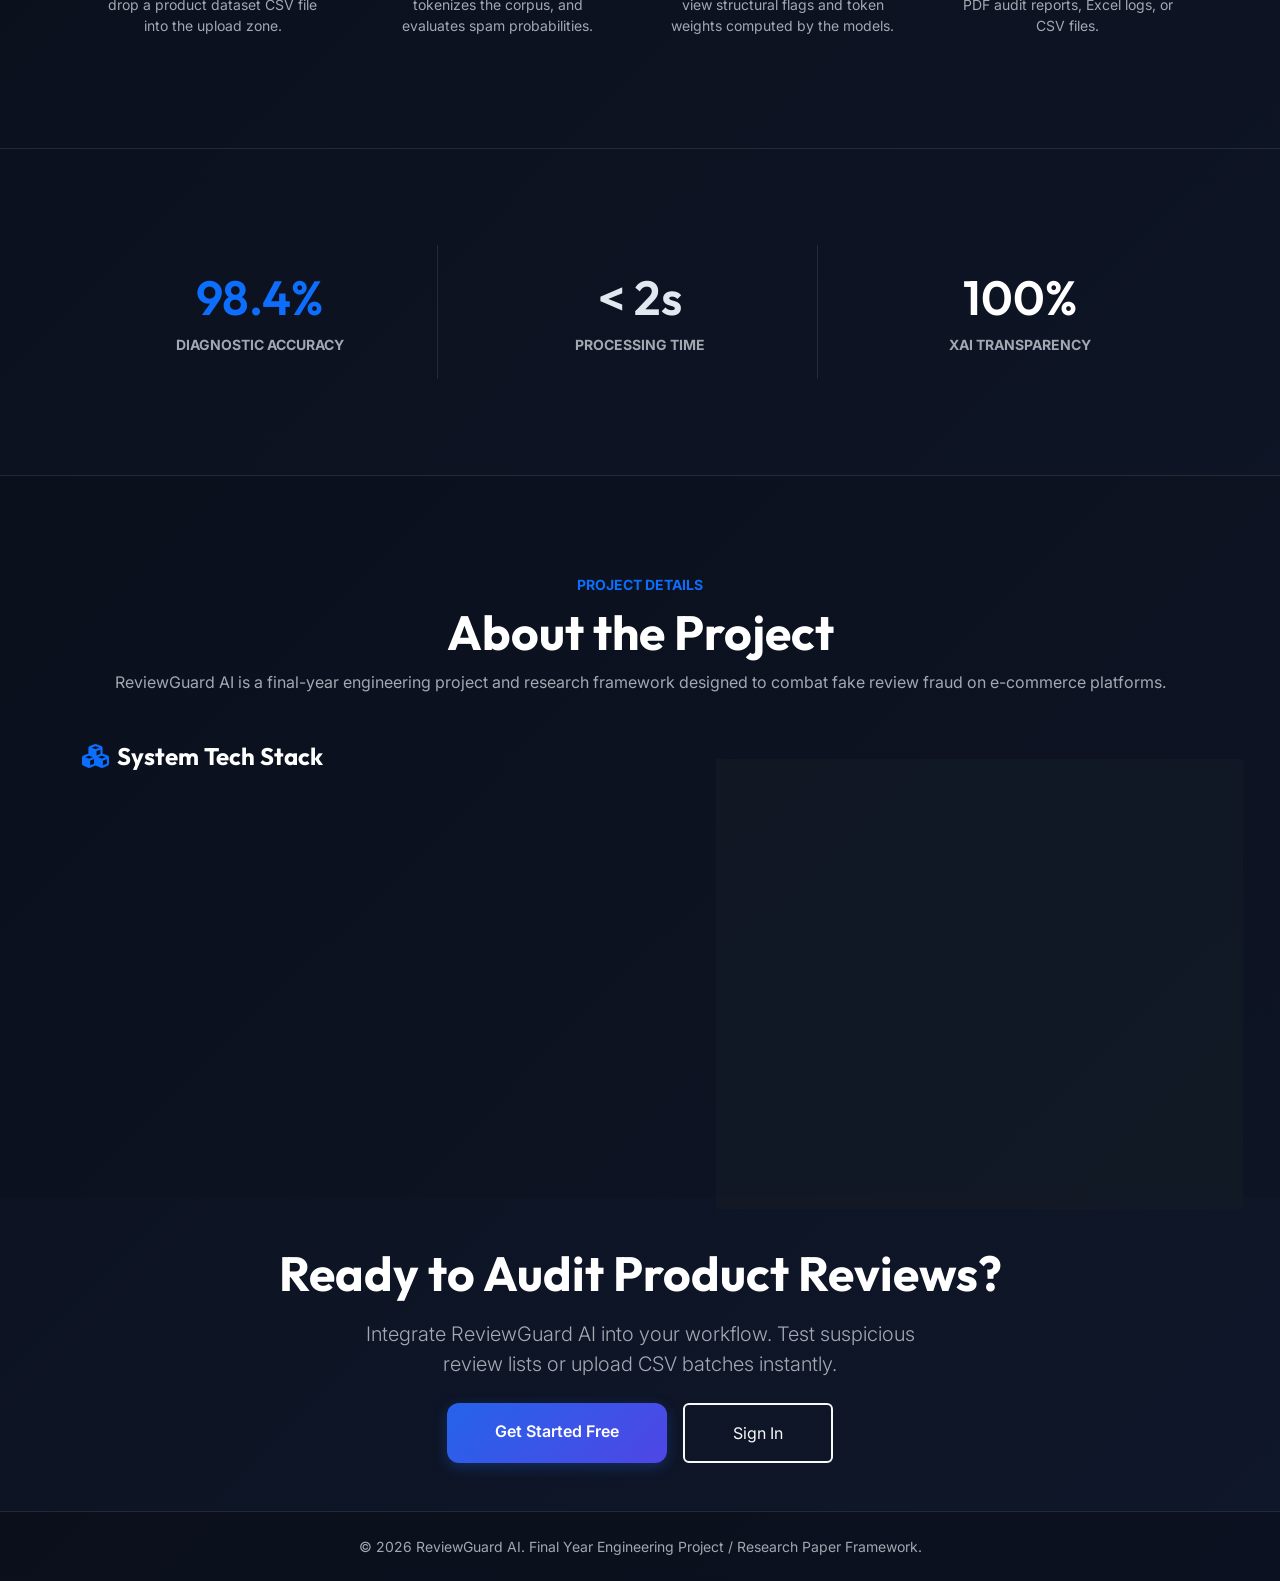
==== commit c5a1d10a: "Optimize transitions to improve performance and remove page load lag" ====
--- a/frontend/index.html
+++ b/frontend/index.html
@@ -9,7 +9,7 @@
     <!-- Font Awesome -->
     <link href="https://cdnjs.cloudflare.com/ajax/libs/font-awesome/6.4.0/css/all.min.css" rel="stylesheet">
     <!-- Custom Style -->
-    <link rel="stylesheet" href="css/style.css">
+    <link rel="stylesheet" href="css/style.css?v=1.0.3">
     <style>
         body {
             background: linear-gradient(135deg, #090D16 0%, #0F172A 100%);
@@ -333,6 +333,6 @@
 
     <!-- Bootstrap 5 Bundle JS -->
     <script src="https://cdn.jsdelivr.net/npm/bootstrap@5.3.0/dist/js/bootstrap.bundle.min.js"></script>
-    <script src="js/app.js?v=1.0.2"></script>
+    <script src="js/app.js?v=1.0.3"></script>
 </body>
 </html>
--- a/frontend/css/style.css
+++ b/frontend/css/style.css
@@ -127,7 +127,6 @@
     color: var(--dark-navy);
     min-height: 100vh;
     overflow-x: hidden;
-    transition: background-color 0.3s ease, color 0.3s ease;
 }
 
 h1, h2, h3, h4, h5, h6, .display-font {
@@ -143,7 +142,7 @@
     border: 1px solid var(--card-border);
     border-radius: var(--border-radius);
     box-shadow: var(--card-shadow);
-    transition: var(--transition);
+    transition: box-shadow 0.3s cubic-bezier(0.4, 0, 0.2, 1), transform 0.3s cubic-bezier(0.4, 0, 0.2, 1);
 }
 
 .glass-card:hover {
@@ -163,7 +162,7 @@
     padding: 0.75rem 1.75rem;
     border-radius: 12px;
     box-shadow: 0 4px 14px rgba(37, 99, 235, 0.3);
-    transition: var(--transition);
+    transition: transform 0.2s ease, box-shadow 0.2s ease;
 }
 
 .btn-primary-custom:hover {
@@ -182,7 +181,7 @@
     font-weight: 600;
     padding: 0.7rem 1.7rem;
     border-radius: 12px;
-    transition: var(--transition);
+    transition: transform 0.2s ease, background-color 0.2s ease, color 0.2s ease;
 }
 
 .btn-outline-custom:hover {
@@ -204,7 +203,7 @@
     background: rgba(255, 255, 255, 0.85);
     backdrop-filter: blur(20px);
     -webkit-backdrop-filter: blur(20px);
-    transition: all 0.3s cubic-bezier(0.4, 0, 0.2, 1);
+    transition: left 0.3s cubic-bezier(0.4, 0, 0.2, 1);
 }
 
 [data-theme="dark"] .sidebar {
@@ -220,7 +219,7 @@
     margin-left: 260px;
     padding: 2rem;
     min-height: 100vh;
-    transition: all 0.3s cubic-bezier(0.4, 0, 0.2, 1);
+    transition: margin-left 0.3s cubic-bezier(0.4, 0, 0.2, 1);
 }
 
 .main-content.expanded {
@@ -339,7 +338,7 @@
     border-radius: 12px;
     text-decoration: none;
     margin-bottom: 0.35rem;
-    transition: var(--transition);
+    transition: color 0.2s ease, background-color 0.2s ease;
     font-size: 0.95rem;
 }
 
@@ -348,7 +347,7 @@
     font-size: 1.1rem;
     width: 20px;
     text-align: center;
-    transition: var(--transition);
+    transition: color 0.2s ease;
 }
 
 .nav-link-custom:hover {
@@ -515,7 +514,7 @@
     align-items: center;
     justify-content: center;
     cursor: pointer;
-    transition: var(--transition);
+    transition: background-color 0.2s ease;
 }
 
 .theme-toggle-btn:hover {
@@ -553,3 +552,9 @@
 .animate-fade-in {
     animation: fadeInUp 0.6s ease forwards;
 }
+
+/* Smooth theme transition classes */
+.theme-transitioning,
+.theme-transitioning * {
+    transition: background-color 0.3s ease, color 0.3s ease, border-color 0.3s ease, box-shadow 0.3s ease !important;
+}
